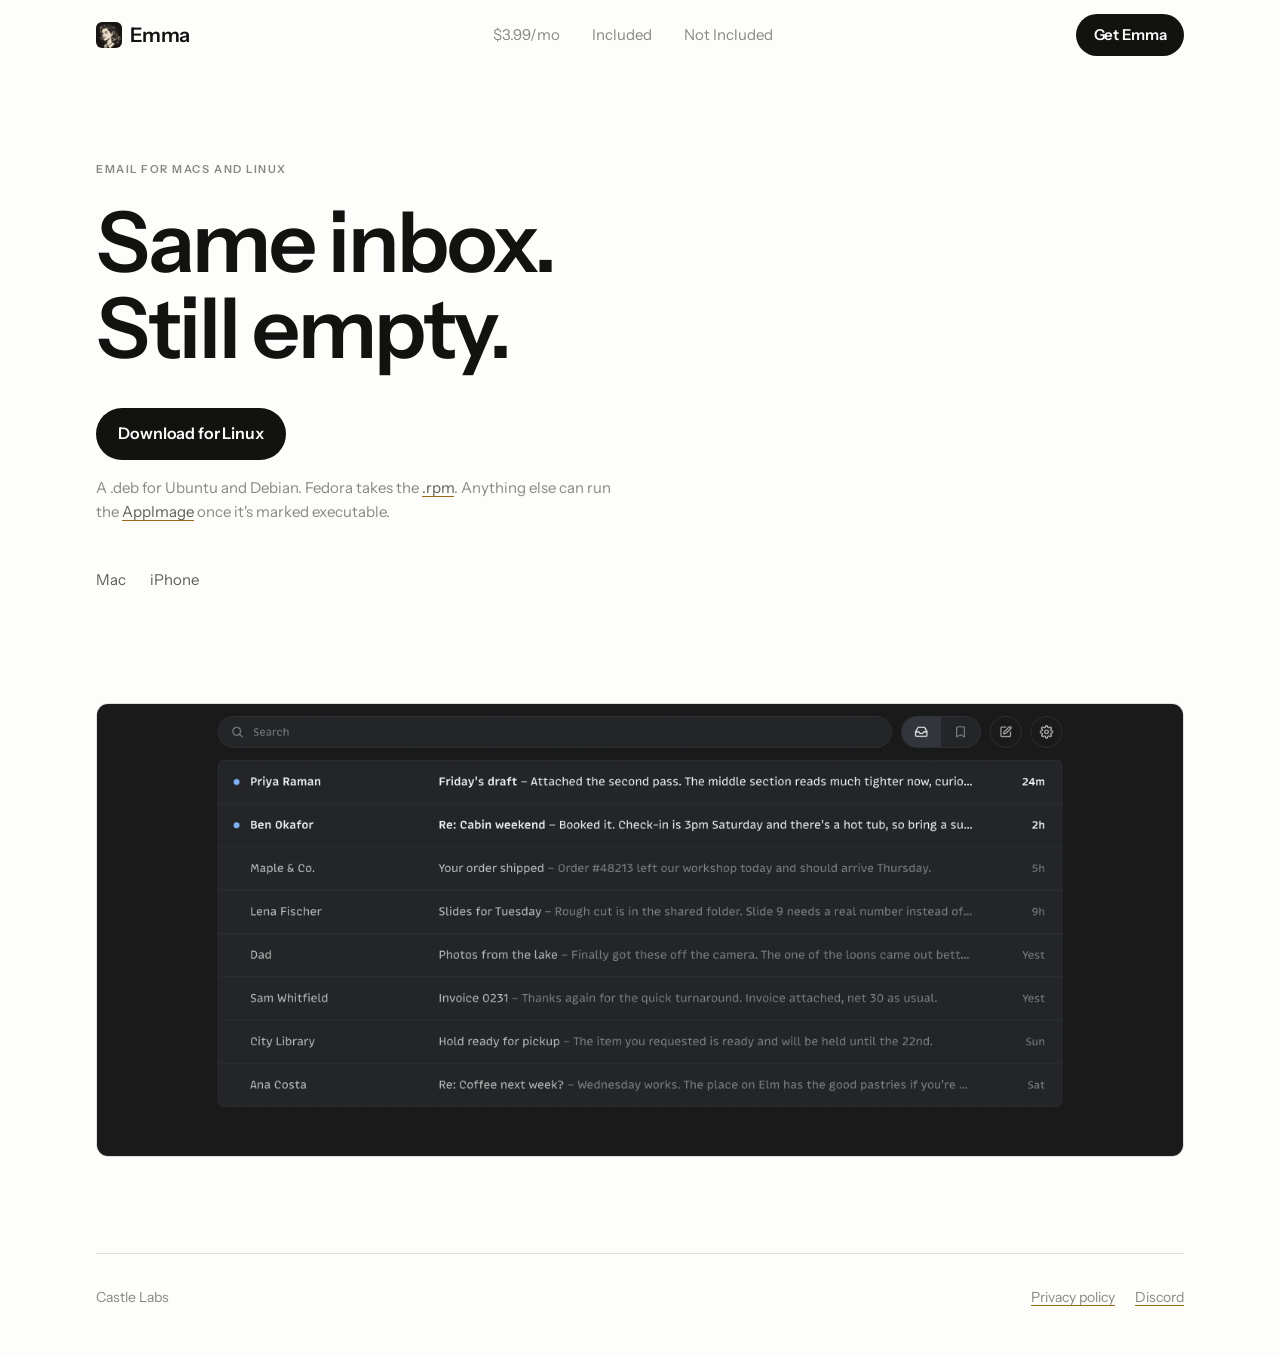
==== desktop/index.html @ a7f6b7fc "Tell search engines what Emma is The site had no robots file, no sitemap, no structured data, and ti" ====
<!doctype html>
<html lang="en">
  <head>
    <meta charset="utf-8" />
    <meta name="viewport" content="width=device-width, initial-scale=1" />
    <title>Emma for Mac and Linux — A simpler desktop email app</title>
    <meta
      name="description"
      content="Download Emma for Mac or Linux: a simple desktop email app for Gmail and Outlook with one-tap unsubscribe, read receipts, set aside for later, and no AI."
    />
    <meta property="og:title" content="Emma for Mac — One inbox. Empty." />
    <meta
      property="og:description"
      content="Emma on your desk. The same empty inbox, on a Mac or Linux."
    />
    <meta name="twitter:card" content="summary_large_image" />
    <meta property="og:type" content="website" />
    <meta property="og:site_name" content="Emma Email" />
    <meta property="og:url" content="https://emmaemail.app/desktop/" />
    <meta property="og:image" content="https://emmaemail.app/og-image.jpg" />
    <meta name="twitter:image" content="https://emmaemail.app/og-image.jpg" />
    <link rel="canonical" href="https://emmaemail.app/desktop/" />
    <script type="application/ld+json">
      {
        "@context": "https://schema.org",
        "@type": "SoftwareApplication",
        "name": "Emma for Mac and Linux",
        "description": "The desktop version of Emma, a simple email app for Gmail and Outlook with one-tap unsubscribe, read receipts, set aside for later, and no AI.",
        "url": "https://emmaemail.app/desktop/",
        "image": "https://emmaemail.app/desktop/desktop-inbox.webp",
        "applicationCategory": "CommunicationApplication",
        "operatingSystem": "macOS, Linux",
        "downloadUrl": "https://emmaemail.app/download/mac",
        "isPartOf": { "@id": "https://emmaemail.app/#app" },
        "author": {
          "@type": "Organization",
          "name": "Castle Labs",
          "url": "https://emmaemail.app/"
        },
        "offers": {
          "@type": "Offer",
          "price": "0",
          "priceCurrency": "USD"
        }
      }
    </script>
    <link
      rel="icon"
      href="../app-icon-light.png"
      media="(prefers-color-scheme: light)"
    />
    <link
      rel="icon"
      href="../app-icon-dark.png"
      media="(prefers-color-scheme: dark)"
    />
    <link rel="apple-touch-icon" href="../app-icon-light.png" />
    <meta
      name="theme-color"
      content="#fdfdfc"
      media="(prefers-color-scheme: light)"
    />
    <meta
      name="theme-color"
      content="#0e0e0d"
      media="(prefers-color-scheme: dark)"
    />
    <link
      rel="preload"
      href="../fonts/instrument-sans-normal-latin.woff2"
      as="font"
      type="font/woff2"
      crossorigin
    />
    <style>
      @font-face {
        font-family: "Instrument Sans";
        font-style: italic;
        font-weight: 400 700;
        font-display: swap;
        src: url("../fonts/instrument-sans-italic-latin-ext.woff2")
          format("woff2");
        unicode-range:
          U+0100-02BA, U+02BD-02C5, U+02C7-02CC, U+02CE-02D7, U+02DD-02FF,
          U+0304, U+0308, U+0329, U+1D00-1DBF, U+1E00-1E9F, U+1EF2-1EFF, U+2020,
          U+20A0-20AB, U+20AD-20C0, U+2113, U+2C60-2C7F, U+A720-A7FF;
      }

      @font-face {
        font-family: "Instrument Sans";
        font-style: italic;
        font-weight: 400 700;
        font-display: swap;
        src: url("../fonts/instrument-sans-italic-latin.woff2") format("woff2");
        unicode-range:
          U+0000-00FF, U+0131, U+0152-0153, U+02BB-02BC, U+02C6, U+02DA, U+02DC,
          U+0304, U+0308, U+0329, U+2000-206F, U+20AC, U+2122, U+2191, U+2193,
          U+2212, U+2215, U+FEFF, U+FFFD;
      }

      @font-face {
        font-family: "Instrument Sans";
        font-style: normal;
        font-weight: 400 700;
        font-display: swap;
        src: url("../fonts/instrument-sans-normal-latin-ext.woff2")
          format("woff2");
        unicode-range:
          U+0100-02BA, U+02BD-02C5, U+02C7-02CC, U+02CE-02D7, U+02DD-02FF,
          U+0304, U+0308, U+0329, U+1D00-1DBF, U+1E00-1E9F, U+1EF2-1EFF, U+2020,
          U+20A0-20AB, U+20AD-20C0, U+2113, U+2C60-2C7F, U+A720-A7FF;
      }

      @font-face {
        font-family: "Instrument Sans";
        font-style: normal;
        font-weight: 400 700;
        font-display: swap;
        src: url("../fonts/instrument-sans-normal-latin.woff2") format("woff2");
        unicode-range:
          U+0000-00FF, U+0131, U+0152-0153, U+02BB-02BC, U+02C6, U+02DA, U+02DC,
          U+0304, U+0308, U+0329, U+2000-206F, U+20AC, U+2122, U+2191, U+2193,
          U+2212, U+2215, U+FEFF, U+FFFD;
      }

      @font-face {
        font-family: "Instrument Serif";
        font-style: italic;
        font-weight: 400;
        font-display: swap;
        src: url("../fonts/instrument-serif-italic-latin-ext.woff2")
          format("woff2");
        unicode-range:
          U+0100-02BA, U+02BD-02C5, U+02C7-02CC, U+02CE-02D7, U+02DD-02FF,
          U+0304, U+0308, U+0329, U+1D00-1DBF, U+1E00-1E9F, U+1EF2-1EFF, U+2020,
          U+20A0-20AB, U+20AD-20C0, U+2113, U+2C60-2C7F, U+A720-A7FF;
      }

      @font-face {
        font-family: "Instrument Serif";
        font-style: italic;
        font-weight: 400;
        font-display: swap;
        src: url("../fonts/instrument-serif-italic-latin.woff2") format("woff2");
        unicode-range:
          U+0000-00FF, U+0131, U+0152-0153, U+02BB-02BC, U+02C6, U+02DA, U+02DC,
          U+0304, U+0308, U+0329, U+2000-206F, U+20AC, U+2122, U+2191, U+2193,
          U+2212, U+2215, U+FEFF, U+FFFD;
      }

      @font-face {
        font-family: "Instrument Serif";
        font-style: normal;
        font-weight: 400;
        font-display: swap;
        src: url("../fonts/instrument-serif-normal-latin-ext.woff2")
          format("woff2");
        unicode-range:
          U+0100-02BA, U+02BD-02C5, U+02C7-02CC, U+02CE-02D7, U+02DD-02FF,
          U+0304, U+0308, U+0329, U+1D00-1DBF, U+1E00-1E9F, U+1EF2-1EFF, U+2020,
          U+20A0-20AB, U+20AD-20C0, U+2113, U+2C60-2C7F, U+A720-A7FF;
      }

      @font-face {
        font-family: "Instrument Serif";
        font-style: normal;
        font-weight: 400;
        font-display: swap;
        src: url("../fonts/instrument-serif-normal-latin.woff2") format("woff2");
        unicode-range:
          U+0000-00FF, U+0131, U+0152-0153, U+02BB-02BC, U+02C6, U+02DA, U+02DC,
          U+0304, U+0308, U+0329, U+2000-206F, U+20AC, U+2122, U+2191, U+2193,
          U+2212, U+2215, U+FEFF, U+FFFD;
      }

      :root {
        color-scheme: light dark;

        --paper: light-dark(#fdfdfc, #0e0e0d);
        --paper-sunk: light-dark(#f4f3f0, #171716);
        --ink: light-dark(#121211, #eeebe3);
        --ink-soft: light-dark(#5f5d57, #a3a099);
        --ink-faint: light-dark(#8a8880, #6e6c66);
        --rule: light-dark(#e2e0da, #262524);
        --ochre: light-dark(#9a6b16, #d6a44e);
        --bar: light-dark(#b3aea2, #57544e);
        --slab: light-dark(#121211, #f0ede5);
        --slab-ink: light-dark(#fdfdfc, #121211);

        --sans:
          "Instrument Sans", ui-sans-serif, system-ui, -apple-system,
          "Helvetica Neue", sans-serif;
        --serif: "Instrument Serif", ui-serif, Georgia, serif;

        --gutter: clamp(1.25rem, 5vw, 3rem);
        --measure: 34rem;
        --spine: 74rem;
        --header-h: 4.5rem;
      }

      *,
      *::before,
      *::after {
        box-sizing: border-box;
        margin: 0;
        padding: 0;
      }

      html {
        overflow-x: clip;
        scroll-behavior: smooth;
      }

      [id] {
        scroll-margin-top: var(--header-h);
      }

      body {
        overflow-x: clip;
        background: var(--paper);
        color: var(--ink);
        font-family: var(--sans);
        font-size: 1.0625rem;
        line-height: 1.6;
        font-synthesis: none;
        -webkit-font-smoothing: antialiased;
        text-rendering: optimizeLegibility;
      }

      a {
        color: inherit;
        text-decoration-color: var(--ochre);
        text-underline-offset: 0.2em;
      }
      a:hover {
        color: var(--ochre);
      }
      img {
        display: block;
        max-width: 100%;
        height: auto;
      }
      :focus-visible {
        outline: 2px solid var(--ochre);
        outline-offset: 3px;
        border-radius: 2px;
      }

      .spine {
        max-width: var(--spine);
        margin-inline: auto;
        padding-inline: var(--gutter);
      }
      .measure {
        max-width: var(--measure);
      }

      .label {
        font-size: 0.6875rem;
        font-weight: 600;
        letter-spacing: 0.14em;
        text-transform: uppercase;
        color: var(--ink-faint);
      }

      h1,
      h2 {
        font-weight: 600;
        letter-spacing: -0.028em;
        line-height: 1.03;
        text-wrap: balance;
      }
      h1 {
        font-size: clamp(2.75rem, 7.2vw, 5.25rem);
      }
      h2 {
        font-size: clamp(2rem, 4.6vw, 3.25rem);
      }
      .feature-title {
        font-size: clamp(1.5rem, 2.6vw, 2rem);
        line-height: 1.1;
      }

      p + p {
        margin-top: 1.1em;
      }

      /* ---------------- masthead ---------------- */

      .masthead {
        position: sticky;
        top: 0;
        z-index: 20;
        background: color-mix(in srgb, var(--paper) 84%, transparent);
        backdrop-filter: blur(14px);
        border-bottom: 1px solid transparent;
        transition: border-color 0.3s;
      }

      .masthead.is-stuck {
        border-bottom-color: var(--rule);
      }

      .masthead-inner {
        display: flex;
        align-items: center;
        justify-content: space-between;
        gap: 1rem;
        padding-block: 0.9rem;
      }

      .masthead-nav {
        display: flex;
        gap: clamp(1rem, 2.5vw, 2rem);
        margin-inline: auto;
        font-size: 0.9375rem;
      }

      .masthead-nav a {
        color: var(--ink-faint);
        text-decoration: none;
        transition: color 0.2s;
      }

      .masthead-nav a:hover,
      .masthead-nav a.is-current {
        color: var(--ink);
      }

      .header-cta {
        flex: none;
      }

      .wordmark {
        font-size: 1.25rem;
        font-weight: 600;
        letter-spacing: -0.03em;
        text-decoration: none;
        display: inline-flex;
        align-items: center;
        gap: 0.5rem;
      }

      .wordmark img {
        width: 26px;
        height: 26px;
        border-radius: 6px;
      }

      /* ---------------- hero ---------------- */

      .hero {
        display: grid;
        grid-template-columns: minmax(0, 1.05fr) minmax(0, 0.95fr);
        gap: clamp(2rem, 5vw, 4rem);
        align-items: center;
        padding-block: clamp(2.5rem, 7vw, 6rem) clamp(1.25rem, 3vw, 2.5rem);
      }

      .hero-blurb {
        text-wrap: balance;
        margin-top: 1.5rem;
        max-width: 26rem;
        font-size: 1.1875rem;
        line-height: 1.5;
        color: var(--ink-soft);
      }

      .hero h1 {
        margin-top: 1.25rem;
      }
      .hero .lede {
        margin-top: 1.75rem;
        max-width: 30rem;
      }

      .hero-emma {
        justify-self: center;
        width: min(100%, 25rem);
      }

      .hero-emma img {
        width: 100%;
        mask-image: linear-gradient(to bottom, #000 86%, transparent 100%);
      }

      .cta-row {
        margin-top: 2.25rem;
        display: flex;
        flex-wrap: wrap;
        align-items: center;
        gap: 0.9rem 1.25rem;
      }

      .button {
        display: inline-flex;
        align-items: center;
        gap: 0.5rem;
        background: var(--ink);
        color: var(--paper);
        font-size: 1rem;
        font-weight: 600;
        letter-spacing: -0.01em;
        text-decoration: none;
        padding: 0.85rem 1.4rem;
        border-radius: 100px;
        transition:
          transform 0.2s cubic-bezier(0.2, 0.7, 0.3, 1),
          opacity 0.2s;
      }

      .button:hover {
        color: var(--paper);
        opacity: 0.86;
        transform: translateY(-1px);
      }

      .button-small {
        font-size: 0.9375rem;
        padding: 0.55rem 1.1rem;
      }

      footer {
        border-top: 1px solid var(--rule);
        padding-block: 2rem 3rem;
        display: flex;
        flex-wrap: wrap;
        gap: 0.5rem 1.5rem;
        justify-content: space-between;
        font-size: 0.875rem;
        color: var(--ink-faint);
      }

      footer nav {
        display: flex;
        flex-wrap: wrap;
        gap: 1.25rem;
      }

      /* ---------------- reveal ---------------- */

      .reveal {
        opacity: 0;
        transform: translateY(14px);
        transition:
          opacity 0.7s ease,
          transform 0.7s cubic-bezier(0.2, 0.7, 0.3, 1);
      }
      .reveal.seen {
        opacity: 1;
        transform: none;
      }

      /* ---------------- download ---------------- */

      .download {
        display: grid;
        grid-template-columns: minmax(0, 1.05fr) minmax(0, 0.95fr);
        gap: clamp(2rem, 5vw, 4rem);
        align-items: start;
        padding-block: clamp(2.5rem, 7vw, 6rem) clamp(1.25rem, 3vw, 2.5rem);
      }

      .download h1 {
        margin-top: 1.25rem;
      }

      .download-choice {
        margin-top: 2.25rem;
      }

      .download-note {
        margin-top: 1rem;
        font-size: 0.9375rem;
        color: var(--ink-faint);
      }

      .download-note a {
        color: var(--ink-soft);
      }

      .download-other {
        margin-top: 2.75rem;
        display: flex;
        flex-wrap: wrap;
        gap: 0.5rem 1.5rem;
        font-size: 0.9375rem;
        color: var(--ink-faint);
      }

      .download-other a {
        color: var(--ink-soft);
        text-decoration: none;
      }

      .download-other a:hover {
        color: var(--ochre);
      }

      .download-choice[hidden] {
        display: none;
      }

      .screen {
        margin-block: clamp(2.5rem, 6vw, 4.5rem) clamp(3rem, 8vw, 6rem);
        border: 1px solid var(--rule);
        border-radius: 12px;
        overflow: hidden;
        background: #191a1a;
      }

      @media (max-width: 760px) {
        .masthead-nav {
          display: none;
        }
      }

      @media (max-width: 900px) {
        .download {
          grid-template-columns: minmax(0, 1fr);
        }
      }
    </style>
    <script src="../analytics.js" defer></script>
  </head>

  <body>
    <header class="masthead">
      <div class="spine masthead-inner">
        <a class="wordmark" href="../"
          ><picture
            ><source
              srcset="../app-icon-light.png"
              media="(prefers-color-scheme: dark)" />
            <img src="../app-icon-dark.png" alt="" /></picture
          >Emma</a
        >
        <nav class="masthead-nav">
          <a href="../#price">$3.99/mo</a>
          <a href="../#features">Included</a>
          <a href="../#no-ai">Not Included</a>
        </nav>
        <a
          class="button button-small header-cta"
          href="https://apps.apple.com/us/app/emma-email/id6747730134"
          data-track="App Store Clicked"
          data-track-placement="masthead"
          target="_blank"
          rel="noopener"
          >Get&nbsp;Emma</a
        >
      </div>
    </header>

    <div class="spine">
      <section class="download">
        <div>
          <p class="label">Email for Macs and Linux</p>
          <h1>Same inbox.<br />Still empty.</h1>

          <div class="download-choice" data-os="mac">
            <a
              class="button"
              href="../download/mac"
              data-track="Download Clicked"
              data-track-os="mac"
              >Download for Mac</a
            >
            <p class="download-note">Apple Silicon and Intel.</p>
          </div>

          <div class="download-choice" data-os="linux" hidden>
            <a
              class="button"
              href="../download/linux"
              data-track="Download Clicked"
              data-track-os="linux"
              data-track-format="deb"
              >Download for Linux</a
            >
            <p class="download-note">
              A .deb for Ubuntu and Debian. Fedora takes the
              <a
                href="../download/linux/rpm"
                data-track="Download Clicked"
                data-track-os="linux"
                data-track-format="rpm"
                >.rpm</a
              >. Anything else can run the
              <a
                href="../download/linux/appimage"
                data-track="Download Clicked"
                data-track-os="linux"
                data-track-format="appimage"
                >AppImage</a
              >
              once it's marked executable.
            </p>
          </div>

          <div class="download-choice" data-os="other" hidden>
            <p class="hero-blurb">Emma's desktop app is for Macs and Linux.</p>
            <p class="download-note">
              Not on Windows yet. On an iPhone, get Emma from the App Store.
            </p>
          </div>

          <p class="download-other">
            <a
              href="../download/mac"
              data-os-link="mac"
              data-track="Download Clicked"
              data-track-os="mac"
              >Mac</a
            >
            <a
              href="../download/linux"
              data-os-link="linux"
              data-track="Download Clicked"
              data-track-os="linux"
              data-track-format="deb"
              >Linux</a
            >
            <a
              href="https://apps.apple.com/us/app/emma-email/id6747730134"
              data-track="App Store Clicked"
              data-track-placement="download page"
              target="_blank"
              rel="noopener"
              >iPhone</a
            >
          </p>
        </div>
      </section>

      <div class="screen">
        <img
          src="desktop-inbox.webp"
          alt="Emma on a Mac: a dark inbox with a handful of threads, a search field, and the compose and settings buttons"
          width="1440"
          height="600"
        />
      </div>

      <footer>
        <p>Castle Labs</p>
        <nav>
          <a href="../privacy-policy.html">Privacy policy</a>
          <a
            href="https://discord.gg/AJE6DrsGTe"
            data-track="Discord Clicked"
            target="_blank"
            rel="noopener"
            >Discord</a
          >
        </nav>
      </footer>
    </div>

    <script>
      const platform = (
        navigator.userAgentData?.platform ||
        navigator.platform ||
        ""
      ).toLowerCase();
      const agent = navigator.userAgent.toLowerCase();
      const onAPhone = /iphone|ipad|android/.test(agent);
      const os = onAPhone
        ? "other"
        : platform.includes("mac") || agent.includes("mac os")
          ? "mac"
          : platform.includes("linux") || agent.includes("linux")
            ? "linux"
            : "other";
      document
        .querySelectorAll(".download-choice")
        .forEach((choice) => (choice.hidden = choice.dataset.os !== os));
      document
        .querySelectorAll("[data-os-link]")
        .forEach((link) => (link.hidden = link.dataset.osLink === os));

      const masthead = document.querySelector(".masthead");
      const markStuck = () =>
        masthead.classList.toggle("is-stuck", window.scrollY > 8);
      addEventListener("scroll", markStuck, { passive: true });
      markStuck();
    </script>
  </body>
</html>
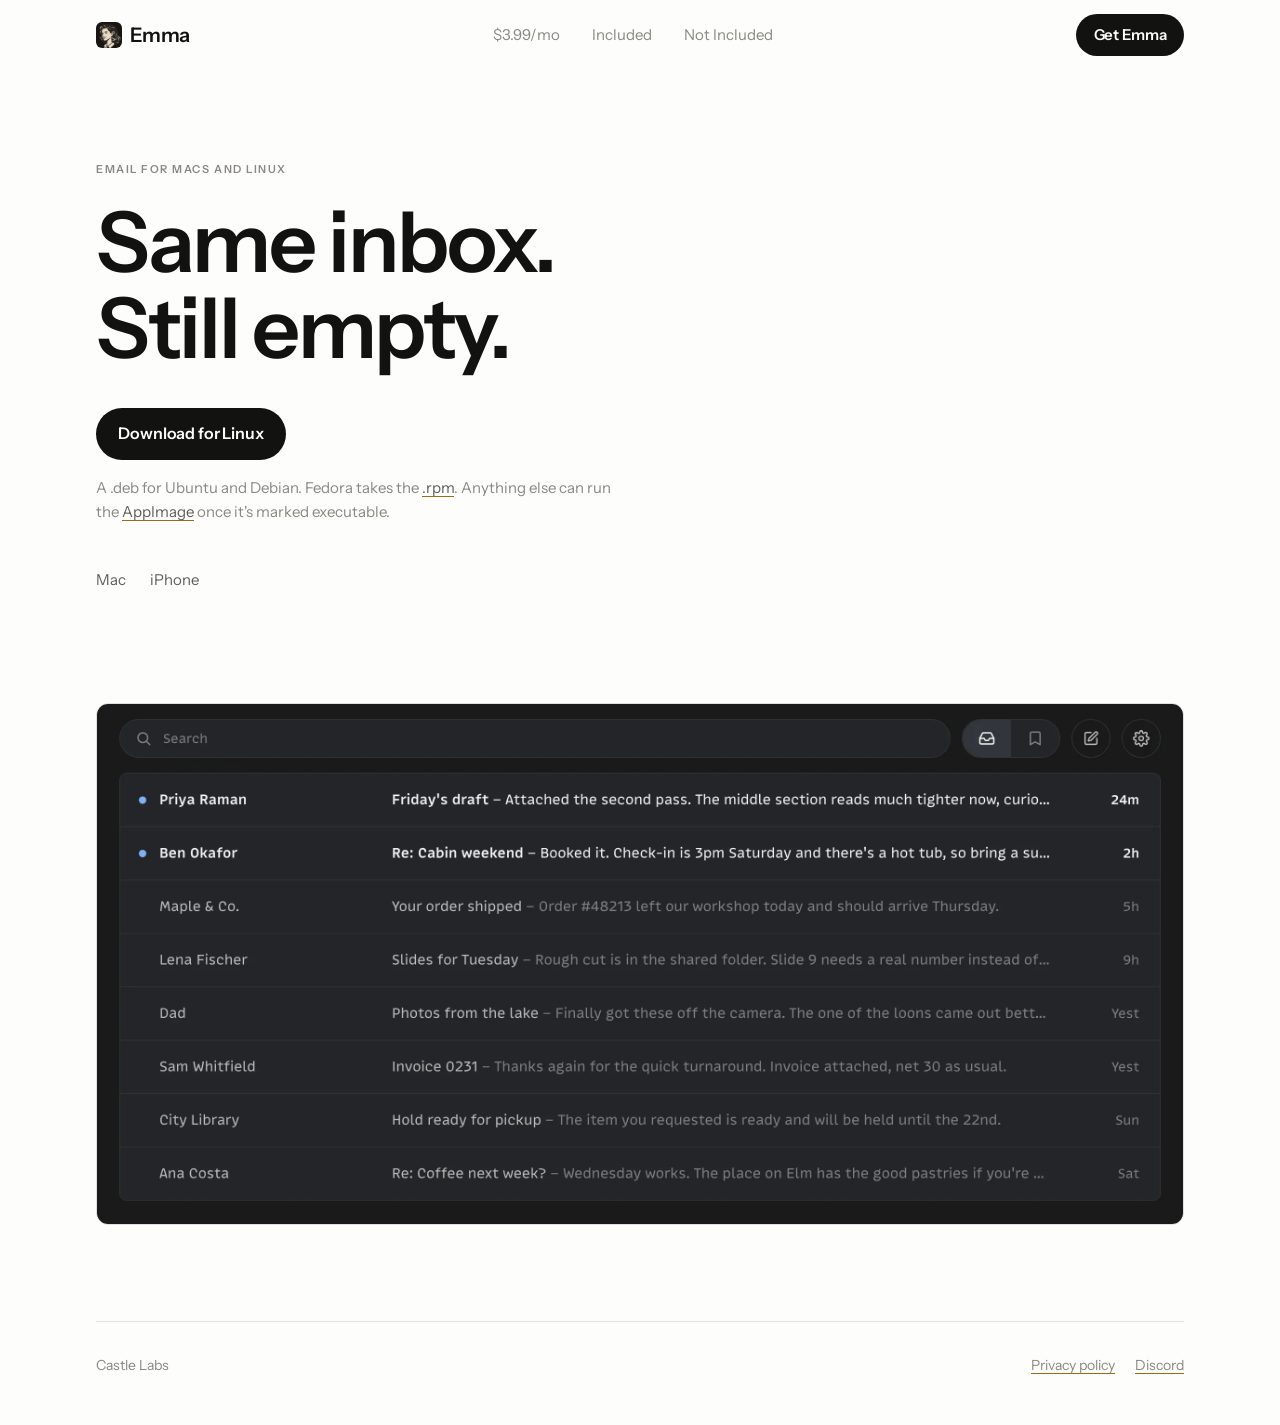
==== commit d265daa8: "Crop the desktop screenshot to its content The screenshot carried the app's side margins, which read" ====
--- a/desktop/index.html
+++ b/desktop/index.html
@@ -637,8 +637,8 @@
         <img
           src="desktop-inbox.webp"
           alt="Emma on a Mac: a dark inbox with a handful of threads, a search field, and the compose and settings buttons"
-          width="1440"
-          height="600"
+          width="1168"
+          height="560"
         />
       </div>
 
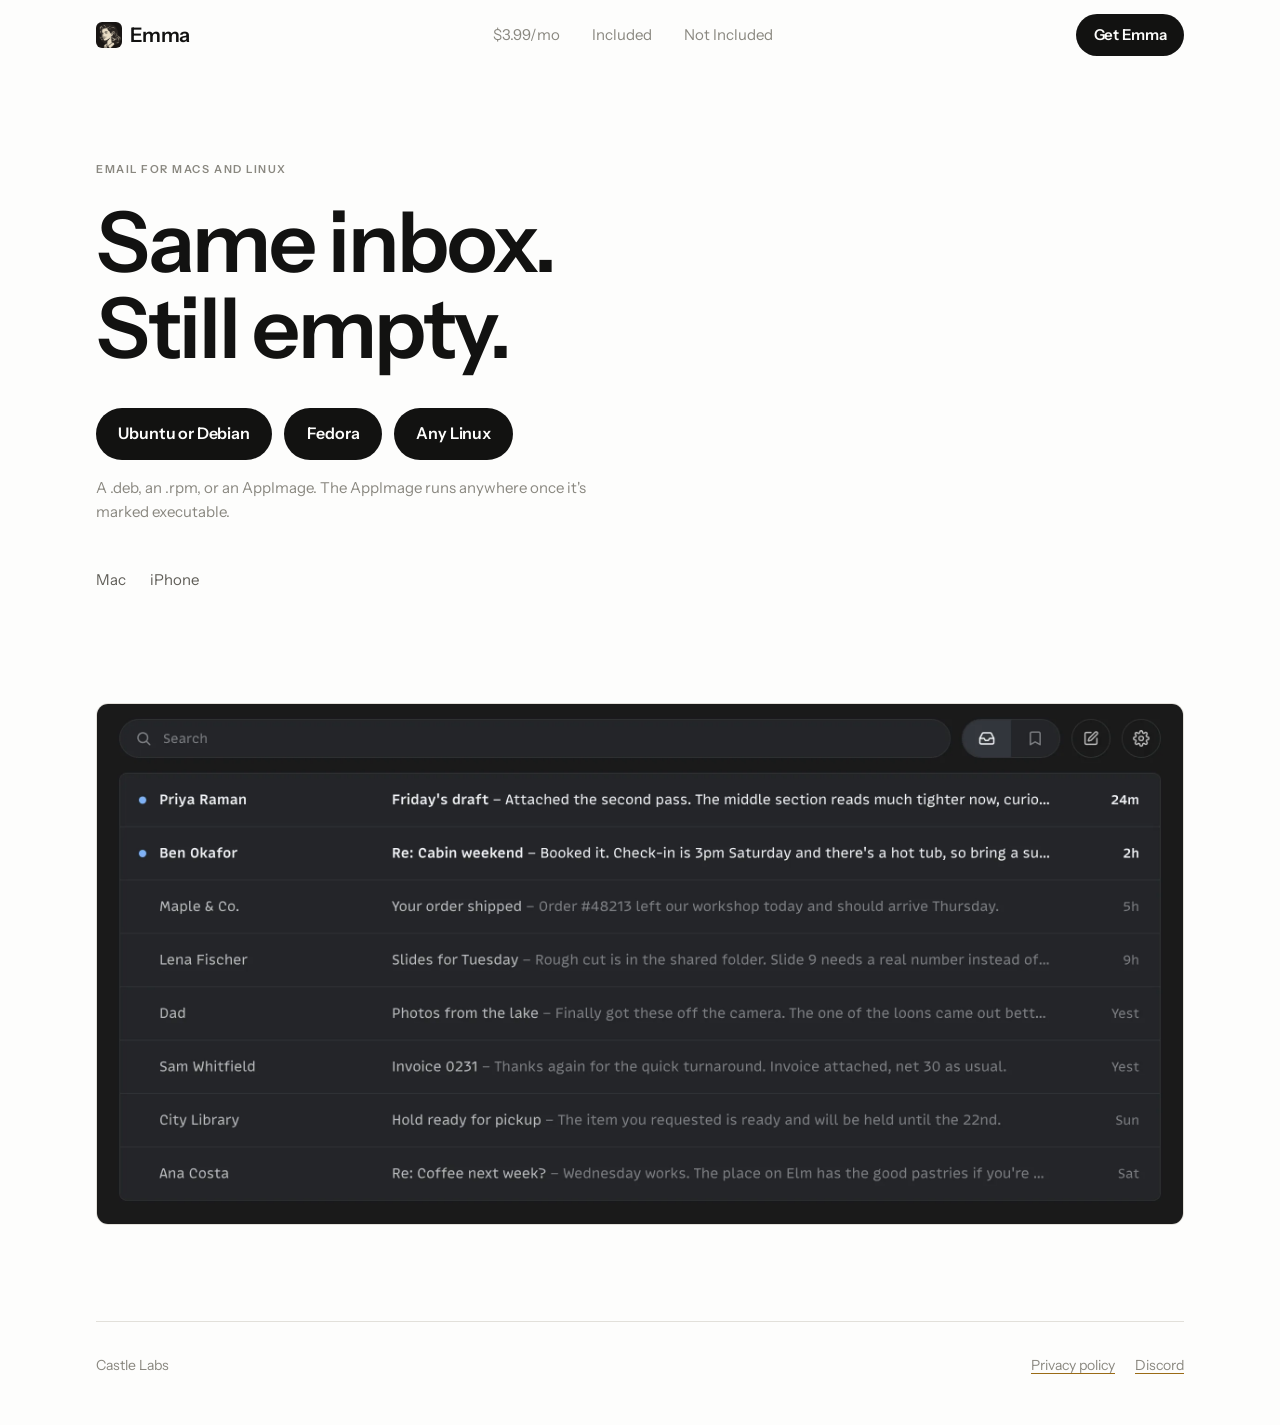
==== commit 40e9102d: "Let Linux visitors pick their package The page can't tell which Linux it's looking at, so guessing U" ====
--- a/desktop/index.html
+++ b/desktop/index.html
@@ -27,7 +27,7 @@
         "name": "Emma for Mac and Linux",
         "description": "The desktop version of Emma, a simple email app for Gmail and Outlook with one-tap unsubscribe, read receipts, set aside for later, and no AI.",
         "url": "https://emmaemail.app/desktop/",
-        "image": "https://emmaemail.app/desktop/desktop-inbox.webp",
+        "image": "https://emmaemail.app/desktop/desktop-inbox-v2.webp",
         "applicationCategory": "CommunicationApplication",
         "operatingSystem": "macOS, Linux",
         "downloadUrl": "https://emmaemail.app/download/mac",
@@ -501,6 +501,12 @@
         display: none;
       }
 
+      .download-formats {
+        display: flex;
+        flex-wrap: wrap;
+        gap: 0.75rem;
+      }
+
       .screen {
         margin-block: clamp(2.5rem, 6vw, 4.5rem) clamp(3rem, 8vw, 6rem);
         border: 1px solid var(--rule);
@@ -570,31 +576,35 @@
           </div>
 
           <div class="download-choice" data-os="linux" hidden>
-            <a
-              class="button"
-              href="../download/linux"
-              data-track="Download Clicked"
-              data-track-os="linux"
-              data-track-format="deb"
-              >Download for Linux</a
-            >
-            <p class="download-note">
-              A .deb for Ubuntu and Debian. Fedora takes the
+            <div class="download-formats">
               <a
+                class="button"
+                href="../download/linux/deb"
+                data-track="Download Clicked"
+                data-track-os="linux"
+                data-track-format="deb"
+                >Ubuntu or Debian</a
+              >
+              <a
+                class="button"
                 href="../download/linux/rpm"
                 data-track="Download Clicked"
                 data-track-os="linux"
                 data-track-format="rpm"
-                >.rpm</a
-              >. Anything else can run the
+                >Fedora</a
+              >
               <a
+                class="button"
                 href="../download/linux/appimage"
                 data-track="Download Clicked"
                 data-track-os="linux"
                 data-track-format="appimage"
-                >AppImage</a
+                >Any Linux</a
               >
-              once it's marked executable.
+            </div>
+            <p class="download-note">
+              A .deb, an .rpm, or an AppImage. The AppImage runs anywhere once
+              it's marked executable.
             </p>
           </div>
 
@@ -618,7 +628,7 @@
               data-os-link="linux"
               data-track="Download Clicked"
               data-track-os="linux"
-              data-track-format="deb"
+              data-track-format="appimage"
               >Linux</a
             >
             <a
@@ -635,7 +645,7 @@
 
       <div class="screen">
         <img
-          src="desktop-inbox.webp"
+          src="desktop-inbox-v2.webp"
           alt="Emma on a Mac: a dark inbox with a handful of threads, a search field, and the compose and settings buttons"
           width="1168"
           height="560"
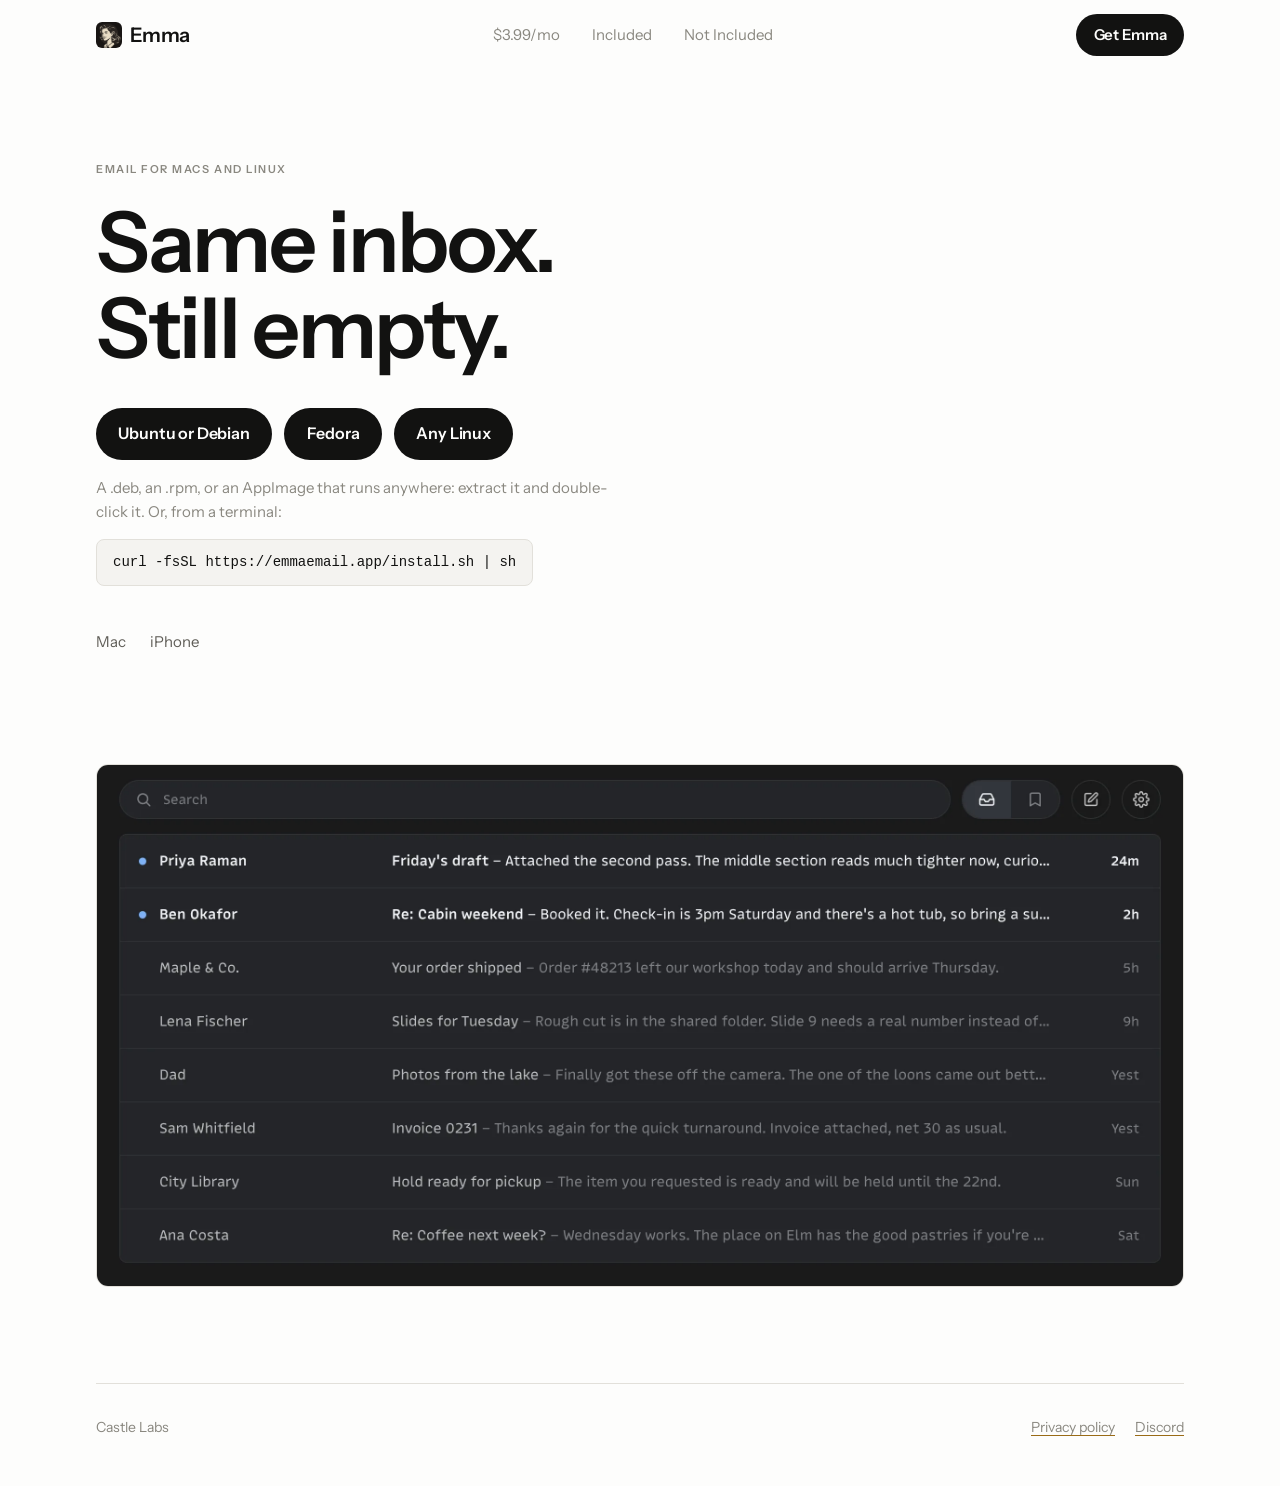
==== commit dc25a52f: "Give Linux a click-to-run download and an install script The Any Linux button now hands out the AppI" ====
--- a/desktop/index.html
+++ b/desktop/index.html
@@ -507,6 +507,20 @@
         gap: 0.75rem;
       }
 
+      .download-command {
+        margin: 0.9rem 0 0;
+        padding: 0.7rem 1rem;
+        max-width: max-content;
+        border: 1px solid var(--rule);
+        border-radius: 8px;
+        background: var(--paper-sunk);
+        font-family: ui-monospace, "SF Mono", Menlo, Consolas, monospace;
+        font-size: 0.875rem;
+        color: var(--ink);
+        overflow-x: auto;
+        user-select: all;
+      }
+
       .screen {
         margin-block: clamp(2.5rem, 6vw, 4.5rem) clamp(3rem, 8vw, 6rem);
         border: 1px solid var(--rule);
@@ -603,15 +617,18 @@
               >
             </div>
             <p class="download-note">
-              A .deb, an .rpm, or an AppImage. The AppImage runs anywhere once
-              it's marked executable.
+              A .deb, an .rpm, or an AppImage that runs anywhere: extract it and
+              double-click it. Or, from a terminal:
             </p>
+            <pre
+              class="download-command"
+            ><code>curl -fsSL https://emmaemail.app/install.sh | sh</code></pre>
           </div>
 
           <div class="download-choice" data-os="other" hidden>
             <p class="hero-blurb">Emma's desktop app is for Macs and Linux.</p>
             <p class="download-note">
-              Not on Windows yet. On an iPhone, get Emma from the App Store.
+              On an iPhone, get Emma from the App Store.
             </p>
           </div>
 
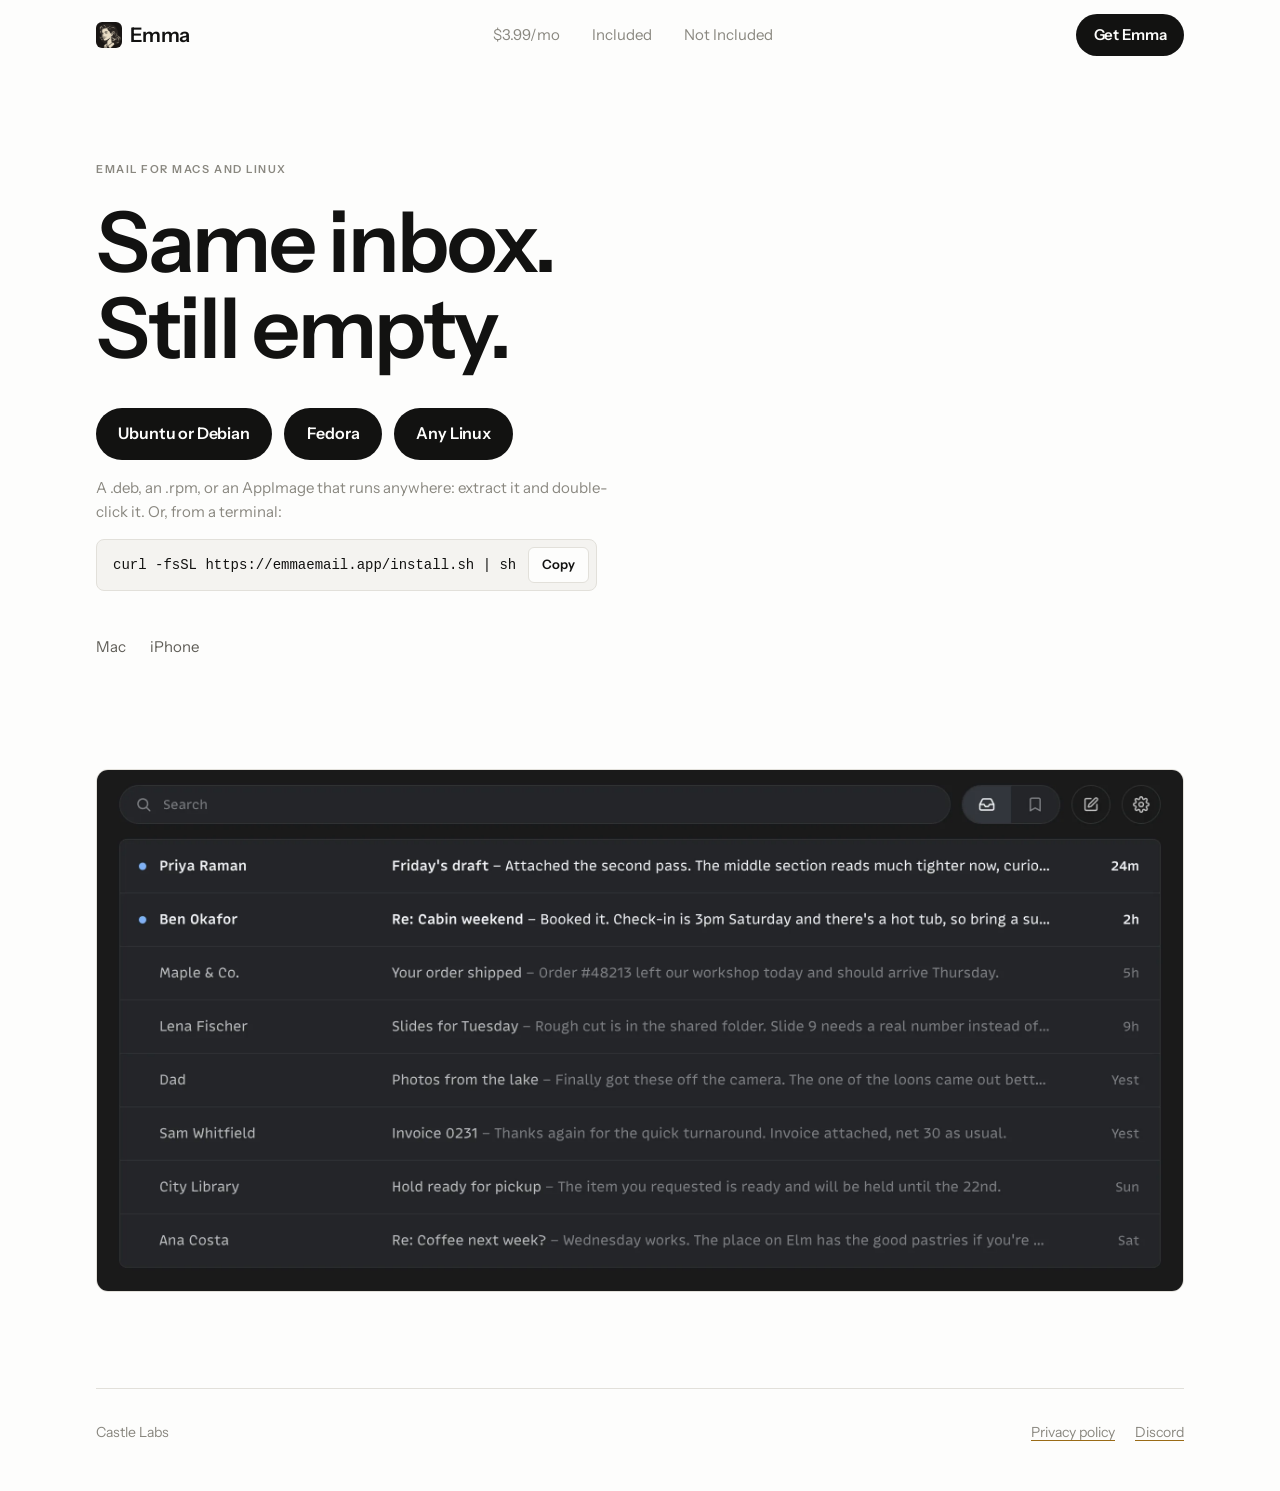
==== commit 6f8d9d4b: "Copy the install command with one click" ====
--- a/desktop/index.html
+++ b/desktop/index.html
@@ -509,16 +509,40 @@
 
       .download-command {
         margin: 0.9rem 0 0;
-        padding: 0.7rem 1rem;
-        max-width: max-content;
+        display: inline-flex;
+        align-items: center;
+        gap: 0.75rem;
+        max-width: 100%;
+        padding: 0.45rem 0.45rem 0.45rem 1rem;
         border: 1px solid var(--rule);
         border-radius: 8px;
         background: var(--paper-sunk);
+      }
+
+      .download-command pre {
+        margin: 0;
         font-family: ui-monospace, "SF Mono", Menlo, Consolas, monospace;
         font-size: 0.875rem;
         color: var(--ink);
         overflow-x: auto;
         user-select: all;
+      }
+
+      .copy-command {
+        flex: none;
+        padding: 0.4rem 0.8rem;
+        border: 1px solid var(--rule);
+        border-radius: 6px;
+        background: var(--paper);
+        color: var(--ink);
+        font: inherit;
+        font-size: 0.8125rem;
+        font-weight: 600;
+        cursor: pointer;
+      }
+
+      .copy-command:hover {
+        color: var(--ochre);
       }
 
       .screen {
@@ -620,9 +644,16 @@
               A .deb, an .rpm, or an AppImage that runs anywhere: extract it and
               double-click it. Or, from a terminal:
             </p>
-            <pre
-              class="download-command"
-            ><code>curl -fsSL https://emmaemail.app/install.sh | sh</code></pre>
+            <div class="download-command">
+              <pre><code>curl -fsSL https://emmaemail.app/install.sh | sh</code></pre>
+              <button
+                type="button"
+                class="copy-command"
+                data-copies="curl -fsSL https://emmaemail.app/install.sh | sh"
+              >
+                Copy
+              </button>
+            </div>
           </div>
 
           <div class="download-choice" data-os="other" hidden>
@@ -706,6 +737,18 @@
         .querySelectorAll("[data-os-link]")
         .forEach((link) => (link.hidden = link.dataset.osLink === os));
 
+      document.querySelectorAll(".copy-command").forEach((button) => {
+        button.addEventListener("click", async () => {
+          try {
+            await navigator.clipboard.writeText(button.dataset.copies);
+            button.textContent = "Copied";
+            setTimeout(() => (button.textContent = "Copy"), 1500);
+          } catch {
+            button.textContent = "Select it and copy";
+          }
+        });
+      });
+
       const masthead = document.querySelector(".masthead");
       const markStuck = () =>
         masthead.classList.toggle("is-stuck", window.scrollY > 8);
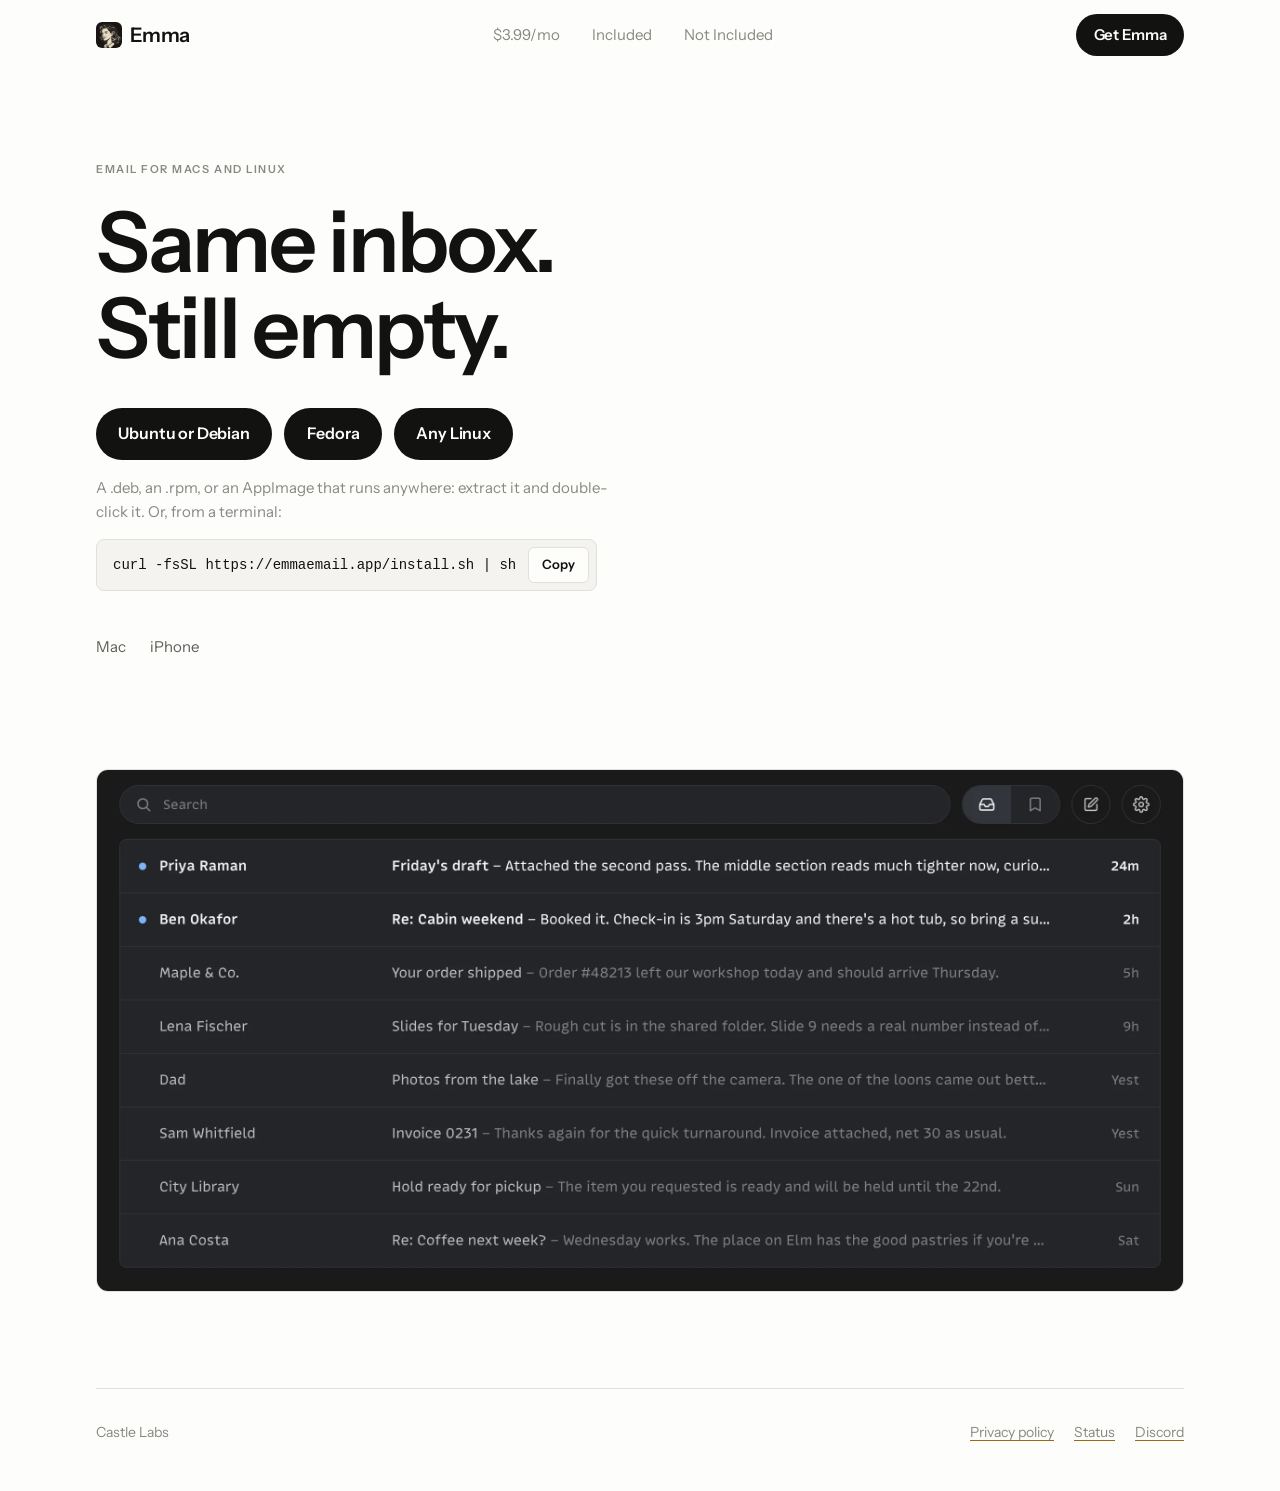
==== commit 7c1f07f8: "Link to service status from every page footer" ====
--- a/desktop/index.html
+++ b/desktop/index.html
@@ -705,6 +705,12 @@
         <nav>
           <a href="../privacy-policy.html">Privacy policy</a>
           <a
+            href="https://status.emmaemail.app/"
+            target="_blank"
+            rel="noopener"
+            >Status</a
+          >
+          <a
             href="https://discord.gg/AJE6DrsGTe"
             data-track="Discord Clicked"
             target="_blank"
